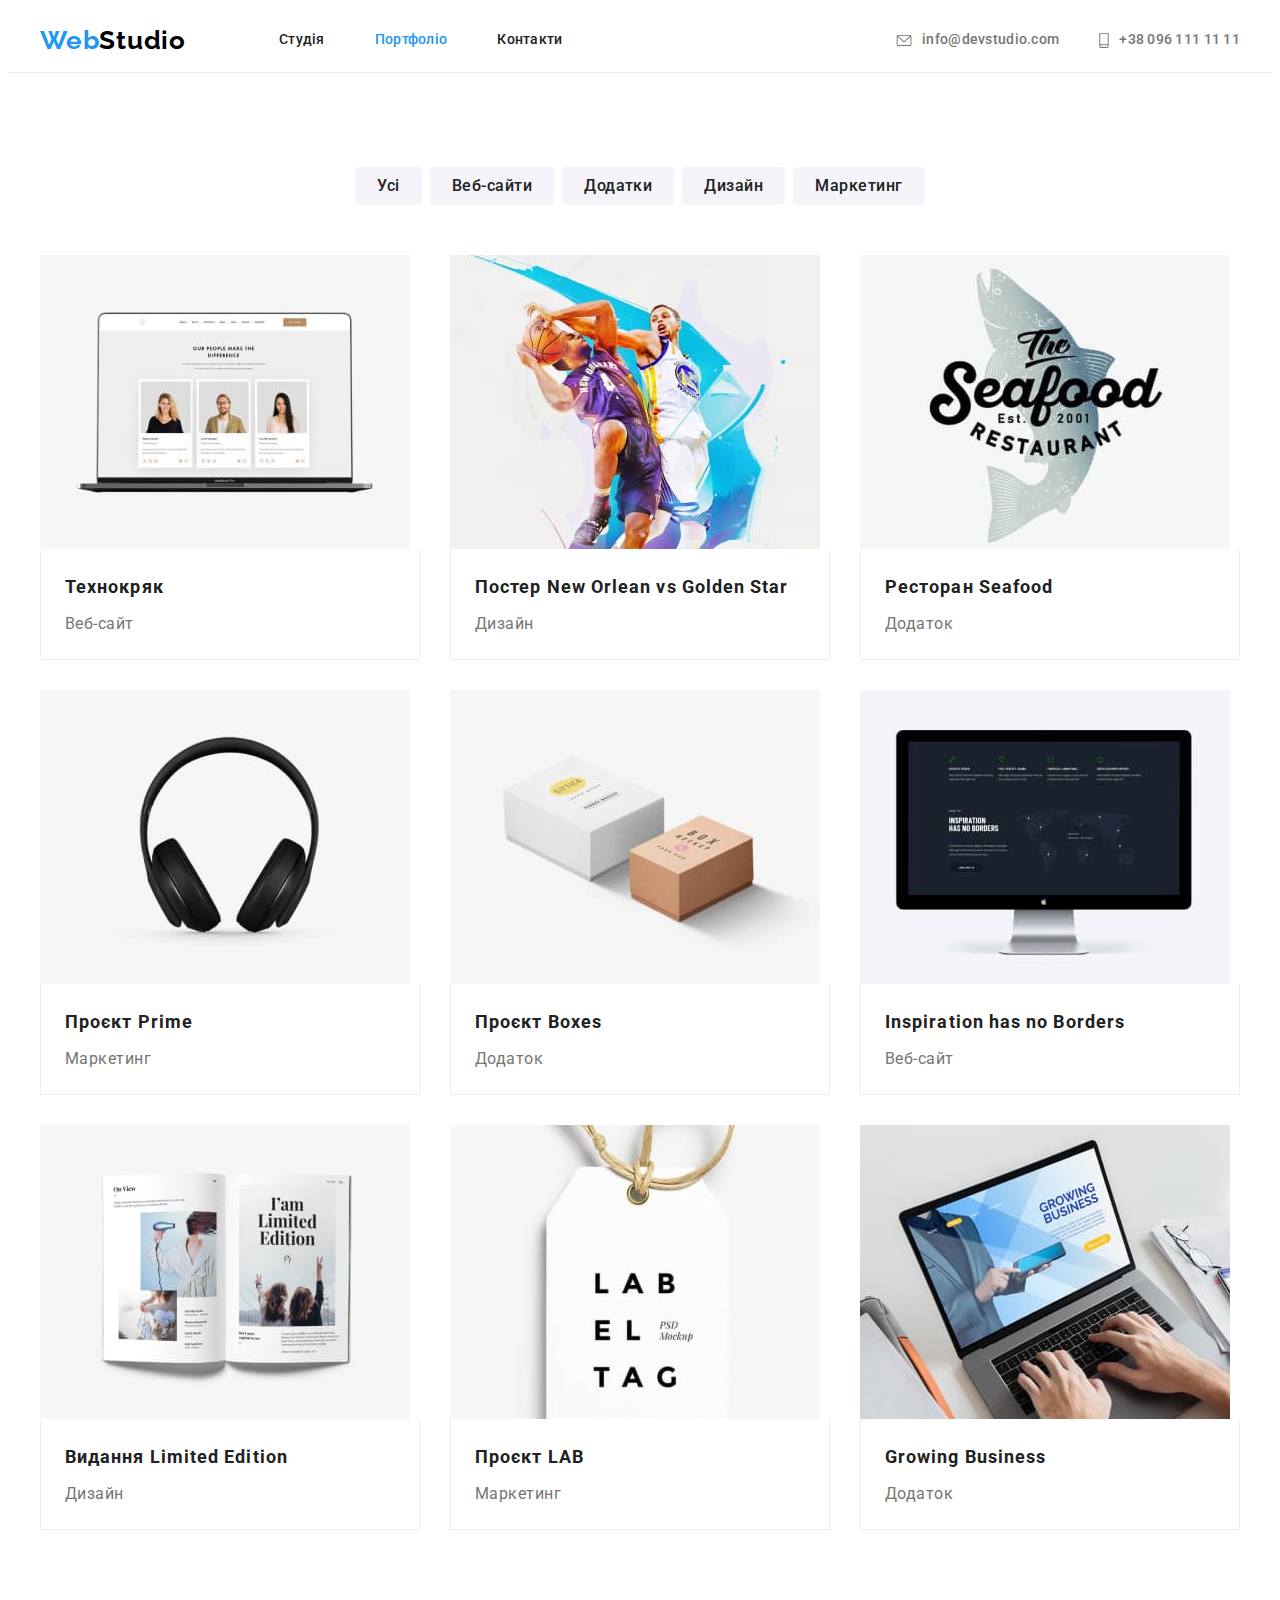
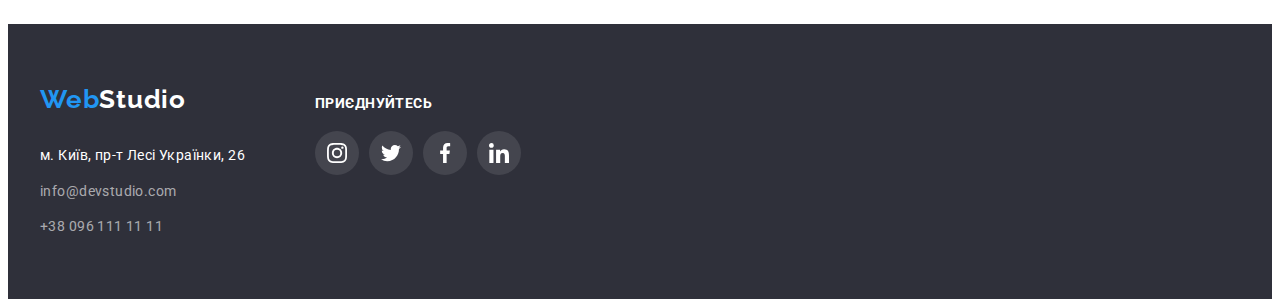
==== portfolio.html @ e6092820 "add html" ====
<!DOCTYPE html>
<html lang="uk">
<head>
    <meta charset="UTF-8">
    <meta http-equiv="X-UA-Compatible" content="IE=edge">
    <meta name="viewport" content="width=device-width, initial-scale=1.0">
    <title>portfolio</title>
    <link rel="preconnect" href="https://fonts.googleapis.com">
    <link rel="preconnect" href="https://fonts.gstatic.com" crossorigin>
    <link href="https://fonts.googleapis.com/css2?family=Raleway:wght@700&family=Roboto:wght@400;500;700;900&display=swap"
        rel="stylesheet">
    <link rel="stylesheet" href="https://cdnjs.cloudflare.com/ajax/libs/modern-normalize/1.1.0/modern-normalize.min.css"
        integrity="sha512-wpPYUAdjBVSE4KJnH1VR1HeZfpl1ub8YT/NKx4PuQ5NmX2tKuGu6U/JRp5y+Y8XG2tV+wKQpNHVUX03MfMFn9Q=="
        crossorigin="anonymous" referrerpolicy="no-referrer" />
    <link rel="stylesheet" href="./css/styles.css">
</head>
<body>
    <header class="header">
        <div class="container header-container">
            <a href="index.html" class="header-logo link"> <span class="header-logo">Web</span>Studio</a>
            <nav class="header-nav">
                <ul class="header-list list">
                    <li class="header-element"><a href="index.html" class="header-link  link">Студія</a>
                    </li>
                    <li class="header-element"><a href="portfolio.html" class="header-link header-link-active link">Портфоліо</a></li>
                    <li class="header-element"><a href="" class="header-link link">Контакти</a></li>
                </ul>
            </nav>
            <ul class="contacts-list list">
                <li class="contacts-element"><a href="mailto:info@devstudio.com" class="header-mail link">
                        <svg class="contacts-icon envelope">
                            <use href="./img/symbol-defs.svg#icon-envelope"></use>
                        </svg>info@devstudio.com</a>
                </li>
                <li class="contacts-element"><a href="tel:+380961111111" class="header-tel link">
                        <svg class="contacts-icon smartphone">
                            <use href="./img/symbol-defs.svg#icon-smartphone"></use>
                        </svg>+38 096 111 11 11</a>
                </li>
            </ul>
        </div>
    </header>
    <main>
        <section class="portfolio section">
            <div class="container">

                <h1 class="visually-hidden">портфоліо</h1>

                <ul class="button-list list">
                    <li class="button-element"><button type="button"  class="portfolio-btn">Усі</button></li>
                    <li class="button-element"><button type="button"  class="portfolio-btn">Веб-сайти</button></li>
                    <li class="button-element"><button type="button"  class="portfolio-btn">Додатки</button></li>
                    <li class="button-element"><button type="button"  class="portfolio-btn">Дизайн</button></li>
                    <li class="button-element"><button type="button"  class="portfolio-btn">Маркетинг</button></li>
                </ul>
            
        
            
                <ul class="portfolio-list list">
                    <li class="portfolio-element">
                        <a href="" class="portfolio-element-link link">
                            <img src="./img/img-p1.jpg" alt="Технокряк" width="370" class="portfolio-img">
                            <div class="portfolio-inform">
                                <h2 class="portfolio-heading">Технокряк</h2>
                                <p class="portfolio-subtitle">Веб-сайт</p>
                            </div>
                        </a>
                    </li>
                    <li class="portfolio-element"> <a href="" class="portfolio-element-link link">
                        <img src="./img/img-p2.jpg" alt="Постер N.O. vs G.S." width="370" class="portfolio-img">
                        <div class="portfolio-inform">
                            <h2 class="portfolio-heading" >Постер New Orlean vs Golden Star</h2>
                            <p class="portfolio-subtitle">Дизайн</p>
                        </div></a>
                    </li>
                    <li class="portfolio-element"> <a href="" class="portfolio-element-link link">
                        <img src="./img/img-p3.jpg" alt="Ресторан Seafood" width="370" class="portfolio-img">
                        <div class="portfolio-inform">
                            <h2 class="portfolio-heading">Ресторан Seafood</h2>
                            <p class="portfolio-subtitle">Додаток</p>
                        </div></a>
                    </li>
                    <li class="portfolio-element"> <a href="" class="portfolio-element-link link">
                        <img src="./img/img-p4.jpg" alt="Проєкт Prime" width="370" class="portfolio-img">
                        <div class="portfolio-inform">
                            <h2 class="portfolio-heading">Проєкт Prime</h2>
                            <p class="portfolio-subtitle">Маркетинг</p>
                        </div></a>
                    </li>
                    <li class="portfolio-element"> <a href="" class="portfolio-element-link link">
                        <img src="./img/img-p5.jpg" alt="Проєкт Boxes" width="370" class="portfolio-img">
                        <div class="portfolio-inform">
                            <h2 class="portfolio-heading">Проєкт Boxes</h2>
                            <p class="portfolio-subtitle">Додаток</p>
                        </div></a>
                    </li>
                    <li class="portfolio-element"> <a href="" class="portfolio-element-link link">
                        <img src="./img/img-p6.jpg" alt="Веб-сайт Inspiration" width="370" class="portfolio-img">
                        <div class="portfolio-inform">
                            <h2 class="portfolio-heading">Inspiration has no Borders</h2>
                            <p class="portfolio-subtitle">Веб-сайт</p>
                        </div></a>
                    </li>
                    <li class="portfolio-element"> <a href="" class="portfolio-element-link link">
                        <img src="./img/img-p7.jpg" alt="Видання Limited Edition" width="370" class="portfolio-img">
                        <div class="portfolio-inform">
                            <h2 class="portfolio-heading">Видання Limited Edition</h2>
                            <p class="portfolio-subtitle">Дизайн</p>
                        </div></a>
                    </li>
                    <li class="portfolio-element"> <a href="" class="portfolio-element-link link">
                        <img src="./img/img-p8.jpg" alt="Проєкт LAB" width="370" class="portfolio-img">
                        <div class="portfolio-inform">
                            <h2 class="portfolio-heading">Проєкт LAB</h2>
                            <p class="portfolio-subtitle">Маркетинг</p>
                        </div> </a>
                    </li>
                    <li class="portfolio-element"> <a href="" class="portfolio-element-link link">
                        <img src="./img/img-p9.jpg" alt="Додаток Growing Business" width="370" class="portfolio-img">
                        <div class="portfolio-inform">
                            <h2 class="portfolio-heading" >Growing Business</h2>
                            <p class="portfolio-subtitle">Додаток</p>
                        </div></a>
                    </li>
                </ul>
            </div>

    
        </section>

    </main>
    <footer>
        <div class="container footer-container">
            <div class="">
                <a href="index.html" class="footer-logo link"> <span class="footer-logo">Web</span>Studio</a>
    
                <address class="footer-address">
                    <ul class="list footer-list">
                        <li class="footer-element"><a href="https://goo.gl/maps/XC93UawWn5YDiqj28" target="_blank"
                                rel="noopeneer noreferrer nofollow" class="footer-addres link">м. Київ, пр-т Лесі Українки,
                                26</a></li>
                        <li class="footer-element"><a href="mailto:info@devstudio.com"
                                class="footer-mail-tel  link">info@devstudio.com</a></li>
                        <li class="footer-element"><a href="tel:+380961111111" class="footer-mail-tel link">+38 096 111 11
                                11</a></li>
                    </ul>
                </address>
            </div>
    
    
    
            <div class="footer-social-container">
                <h2 class="visually-hidden">coц мережі</h2>
                <h3 class="footer-social-heading">приєднуйтесь</h3>
                <ul class="footer-social-list list">
                    <li class="footer-social-element">
                        <a href="" class="footer-social-icon-svg">
                            <svg width="20" height="20">
                                <use href="./img/symbol-defs.svg#icon-instagram-1"></use>
                            </svg>
                        </a>
                    </li>
                    <li class="footer-social-element">
                        <a href="" class="footer-social-icon-svg">
                            <svg width="20" height="20">
                                <use href="./img/symbol-defs.svg#icon-twitter-1"></use>
                            </svg>
                        </a>
                    </li>
                    <li class="footer-social-element">
                        <a href="" class="footer-social-icon-svg">
                            <svg width="20" height="20">
                                <use href="./img/symbol-defs.svg#icon-facebook-1"></use>
                            </svg>
                        </a>
                    </li>
                    <li class="footer-social-element">
                        <a href="" class="footer-social-icon-svg">
                            <svg width="20" height="20">
                                <use href="./img/symbol-defs.svg#icon-linkedin-1"></use>
                            </svg>
                        </a>
                    </li>
                </ul>
            </div>
    
        </div>
    </footer>
    
</body>
</html>
---- css/styles.css ----
:root{
--primary-header-color: #FFFFFF;
--second-header-color: #212121;
--primary-subtitle-color: #757575;
--accent-color: #2196F3;
--primary-btn-color: #FFFFFF;
--primary-link-color: #FFFFFF;
--second-link-color: #757575;
--primary-background-color: #FFFFFF;
--second-background-color: #2F303A;
--header-logo-color: #000000;
--team-background-color: #F5F4FA;
--footer-mail-tel-color: rgba(255, 255, 255, 0.6);
--second-background-color-icon: #2196F3;
--primary-background-color-icon: #AFB1B8;
--footer-background-color: rgba(255, 255, 255, 0.1);
}

.link{
    text-decoration: none;
}
.list{
    list-style: none;
}
p,
h1,
h2,
h3{
    margin: 0px;
}
ul {
    margin: 0px;
    padding: 0px;
}
button {
    cursor: pointer;
}

body {
    font-family: 'Roboto', sans-serif;
    font-weight: 400;
    font-size: 14px;
    line-height: 1.7;
    letter-spacing: 0.03em;
    color: var(--primary-subtitle-color);
    background-color: var(--primary-background-color);
}
.container{
    width: 1200px;
    padding: 0px 15px;
    margin: 0 auto;
} 
.section {
    padding-top: 94px;
    padding-bottom: 94px;
}
/* ---------header--------- */
.header{
    border-bottom: 1px solid #ECECEC;
}
.header-container {
    display: flex;
    align-items: center;
}

.header-logo{
    font-family: 'Raleway', sans-serif;
    font-weight: 700;
    font-size: 26px;
    line-height: 1.2;
    letter-spacing: 0.03em;
    color: var(--header-logo-color);
}
span.header-logo{
    color: var(--accent-color);
}
.header-logo:hover,
.header-logo:focus{
    color: var(--header-logo-color);
}
span.header-logo:hover,
span.header-logo:focus{
    color: var(--accent-color);
}
.header-nav{
    margin-left: 93px;
    margin-right: auto;
}
.header-list {
    display: flex;
}
.header-element{
    margin-right: 50px;
}
.header-element:nth-last-child(-n+1) {
    margin-right: 0px;
}

.header-link{
    font-weight: 500;
    font-size: 14px;
    line-height: 1.1;
    letter-spacing: 0.02em;
    color: #212121;
    cursor: pointer;
    padding-top: 24px;
    padding-bottom: 25px;
    display: block;
}
.header-link:hover,
.header-link:focus{
    color: var(--accent-color);
}
.header-link-active{
    color: var(--accent-color);
}
.contacts-list {
    display: flex;
    align-items: center;
}

.contacts-element:nth-child(1){
    margin-right: 40px;
}

.header-mail{
    display: flex;
    align-items: center;
    font-weight: 500;
    font-size: 14px;
    line-height: 1.1;
    letter-spacing: 0.02em;
    color: var(--second-link-color);
    cursor: pointer;
}
.header-mail:hover,
.header-mail:focus{
    color: var(--accent-color);
    fill: var(--accent-color);
}
.header-tel{
    display: flex;
    align-items: center;
    font-weight: 500;
    font-size: 14px;
    line-height: 1.1;
    letter-spacing: 0.02em;
    color: var(--second-link-color);
}
.header-tel:hover,
.header-tel:focus {
    color: var(--accent-color);
    fill: var(--accent-color);
}
.contacts-icon{
    fill: currentColor;
    margin-right: 10px;
}

.envelope{
    width: 16px;
    Height: 12px;
}
.smartphone{
    width: 10px;
    Height: 16px;
}

/* ---------decision---------- */

.decision{
    background-color: var(--second-background-color);
    padding-top: 200px;
    padding-bottom: 200px;
}
.overlay {
    max-width: 1600px;
    height: 600px;
    margin-left: auto;
    margin-right: auto;
    background-image: linear-gradient( to right,
            rgba(47, 48, 58, 0.4),
            rgba(47, 48, 58, 0.4)),
            url(../img/Img-hero.jpg);
    background-position: center;
    background-repeat: no-repeat;
    background-size: cover;
    
}
.decision-heading{
    font-weight: 900;
    font-size: 44px;
    line-height: 1.4;
    text-align: center;
    letter-spacing: 0.06em;
    text-transform: uppercase;
    color: var(--primary-header-color);
    max-width: 696px;
    margin: 0 auto;
    margin-bottom: 30px;

}
.btn{
    font-family: inherit;
    font-weight: 700;
    font-size: 16px;
    line-height: 1.9;
    letter-spacing: 0.06em;
    color: var(--primary-btn-color);
    background-color: var(--accent-color);
    cursor: pointer;
    border: none;
    border-radius: 4px;
    display: block;
    padding: 10px 24px;
    margin: 0 auto;
    
}

.btn:hover,
.btn:focus{
    background-color: #188CE8;
}
/* ---------benefits---------- */
.benefits{
    margin: 0 auto;
}

.visually-hidden {
    position: absolute;
    width: 1px;
    height: 1px;
    margin: -1px;
    border: 0;
    padding: 0;
    white-space: nowrap;
    clip-path: inset(100%);
    clip: rect(0 0 0 0);
    overflow: hidden;
}
.benefits-list{
    display: flex;
}

.benefits-element:nth-child(-n+3){
    margin-right: 30px;
}
.benefits-icons{
    display: flex;
    justify-content: center;
    align-items: center;
    width: 270px;
    height: 120px;
    background-color: var(--team-background-color);
    margin-bottom: 30px;
}

.benefit-heading{
    font-weight: 700;
    font-size: 14px;
    line-height: 1.1;
    letter-spacing: 0.03em;
    color: var(--second-header-color);
    margin-bottom: 10px;
}
.subtitle{
    max-width: 270px;
}

/* ---------work---------- */
.work{
    padding-top: 0px;
    margin: 0 auto;
}

.heading{
    font-weight: 700;
    font-size: 36px;
    line-height:1.2;
    text-align: center;
    letter-spacing: 0.03em;
    color: var(--second-header-color);
    margin-bottom: 50px;
}
.work-list{
    display: flex;
}
.work-element{
    margin-right: 30px;
}
.work-element:nth-last-child(-n+1) {
    margin-right: 0px;
}

.work-img{
    display: block;
    width: 100%;
    height: auto;
}

/* ---------team---------- */
.team{
    background-color: var(--team-background-color);
}
.team-list{
    display: flex;

}
.team-element{
    margin-right: 30px;
    background-color: var(--primary-background-color);
    box-shadow: 0px 1px 3px rgba(0, 0, 0, 0.12), 0px 1px 1px rgba(0, 0, 0, 0.14), 0px 2px 1px rgba(0, 0, 0, 0.2);
    border-radius: 0px 0px 4px 4px;
}
.team-element:nth-last-child(-n+1) {
    margin-right: 0px;
}
.team-img {
    display: block;
    width: 100%;
    height: auto;
}

.team-inform{
    text-align: center;
    padding: 30px 0px;
}

.headline{
    font-weight: 500;
    font-size: 16px;
    line-height: 1.2;
    letter-spacing: 0.03em;
    color: var(--second-header-color);
    margin-bottom: 10px;
}
.team-subtitle{
    font-size: 16px;
    line-height:1.2;
    letter-spacing: 0.03em;
    color: var(--primary-subtitle-color);
}
.team-list-icon{
    display: flex;
    justify-content: center;
    margin-top: 16px;
}
.team-icon{
    margin-right: 10px;
}
.team-icon:nth-last-child(1){
    margin-right: 0px;
}
.team-icon-svg {
    display: flex;
    justify-content: center;
    align-items: center;
    padding: 0;
    border: none;
    width: 44px;
    height: 44px;
    border-radius: 50%;
    fill: var(--primary-background-color-icon);
}
.team-icon-svg:hover,
.team-icon-svg:focus{
    fill: var(--primary-link-color);
    background-color: var(--second-background-color-icon);
}
/* ---------customers---------- */

.customers-list{
    display: flex;
}
.customers-icon{
    margin-right: 30px;
}
.customers-icon:nth-last-child(1){
    margin-right: 0px;
}
.customers-icon-link{
    display: flex;
    justify-content: center;
    align-items: center;
    padding: 0;
    width: 170px;
    height: 92px;
    border: 1px solid var(--primary-background-color-icon);
    border-radius: 4px;
    fill: var(--primary-background-color-icon);
}
.customers-icon-link:hover,
.customers-icon-link:focus{
    border-color: var(--second-background-color-icon);
    fill: var(--second-background-color-icon);
}
/* ---------footer---------- */
footer{
    background-color: var(--second-background-color);
    padding-top: 60px;
    padding-bottom: 60px;
}
.footer-container{
    display: flex;
    align-items: baseline;
}
.footer-address{
    margin-top: 28px;
}
.footer-element:nth-child(n + 2){
    margin-top: 12px;
}
.footer-logo{
    font-family: 'Raleway', sans-serif;
    font-weight: 700;
    font-size: 26px;
    line-height: 31px;
    letter-spacing: 0.03em;
    color: var(--primary-link-color);
}
span.footer-logo{
    font-family: 'Raleway', sans-serif;
    color: var(--accent-color);
}
.footer-logo:hover,
.footer-logo:focus {
    color: var(--primary-background-color);
}

span.footer-logo:hover,
span.footer-logo:focus {
    color: var(--accent-color);
}

.footer-addres{
    font-size: 14px;
    line-height: 1.7;
    letter-spacing: 0.03em;
    font-style: normal;
    color: var(--primary-link-color);
}
.footer-mail-tel{
    font-style: normal;
    line-height: 1.7;
    letter-spacing: 0.03em;
    color: var(--footer-mail-tel-color);
}
.footer-mail-tel:hover,
.footer-mail-tel:focus{
    color: var(--accent-color);
}
.footer-addres:hover,
.footer-addres:focus{
    color: var(--accent-color);
}
.footer-social-container{
    display: flex;
    flex-direction: column;
    margin-left: 70px;
}
.footer-social-heading{
    font-weight: 700;
    font-size: 14px;
    line-height: 1.1;
    letter-spacing: 0.03em;
    text-transform: uppercase;
    color: var(--primary-header-color);
}
.footer-social-list{
    display: flex;
    margin-top: 20px;
}
.footer-social-element{
    margin-right: 10px;
}
.footer-social-element:nth-last-child(1) {
    margin-right: 0px;
}
.footer-social-icon-svg {
    display: flex;
    justify-content: center;
    align-items: center;
    padding: 0;
    border: none;
    width: 44px;
    height: 44px;
    border-radius: 50%;
    fill: var(--primary-link-color);
    background-color: var(--footer-background-color);
}

.footer-social-icon-svg:hover,
.footer-social-icon-svg:focus {
    background-color: var(--second-background-color-icon);
}
    

/* ---------portfolio---------- */

.button-list{
    display: flex;
    align-items: center;
    justify-content: center;
    margin-bottom: 50px;
}
.button-element{
    margin-right: 8px;
}
.button-element:nth-last-child(-n+1) {
    margin-right: 0px;
}

.portfolio-btn {
    font-family: inherit;
    font-weight: 500;
    font-size: 16px;
    line-height: 1.62;
    text-align: center;
    letter-spacing: 0.03em;
    color: var(--second-header-color);
    background-color: var(--team-background-color);
    cursor: pointer;
    border: none;
    border-radius: 4px;
    padding: 6px 22px;
}


.portfolio-btn:hover,
.portfolio-btn:focus{
    color: var(--primary-btn-color);
    background-color: var(--accent-color);
    box-shadow: 0px 3px 1px rgba(0, 0, 0, 0.1), 0px 1px 2px rgba(0, 0, 0, 0.08), 0px 2px 2px rgba(0, 0, 0, 0.12);
}

.portfolio-list{
    display: flex;
    flex-wrap: wrap;
}

.portfolio-element{
    width: calc((100% - 60px ) / 3 );
    margin-right: 30px;
    margin-bottom: 30px;
}
.portfolio-element:nth-child(3n) {
    margin-right: 0px;
}
.portfolio-element:nth-last-child(-n+3) {
    margin-bottom: 0px;
}
.portfolio-element-link{
    display: block;
}
.portfolio-element-link:hover,
.portfolio-element-link:focus{
    box-shadow: 0px 1px 1px rgba(0, 0, 0, 0.12), 0px 4px 4px rgba(0, 0, 0, 0.06), 1px 4px 6px rgba(0, 0, 0, 0.16);
}
.portfolio-img{
    display: block;
}
.portfolio-inform{
    border-right: 1px solid #EEEEEE;
    border-bottom: 1px solid #EEEEEE;
    border-left: 1px solid #EEEEEE;
    padding: 20px 24px;
}

.portfolio-heading {
    font-weight: 700;
    font-size: 18px;
    line-height: 2;
    letter-spacing: 0.06em;
    color: var(--second-header-color);
    margin-bottom: 4px;
}

.portfolio-subtitle {
    font-size: 16px;
    line-height: 1.87;
    letter-spacing: 0.03em;
    color: var(--primary-subtitle-color);
    width: 322px;
}
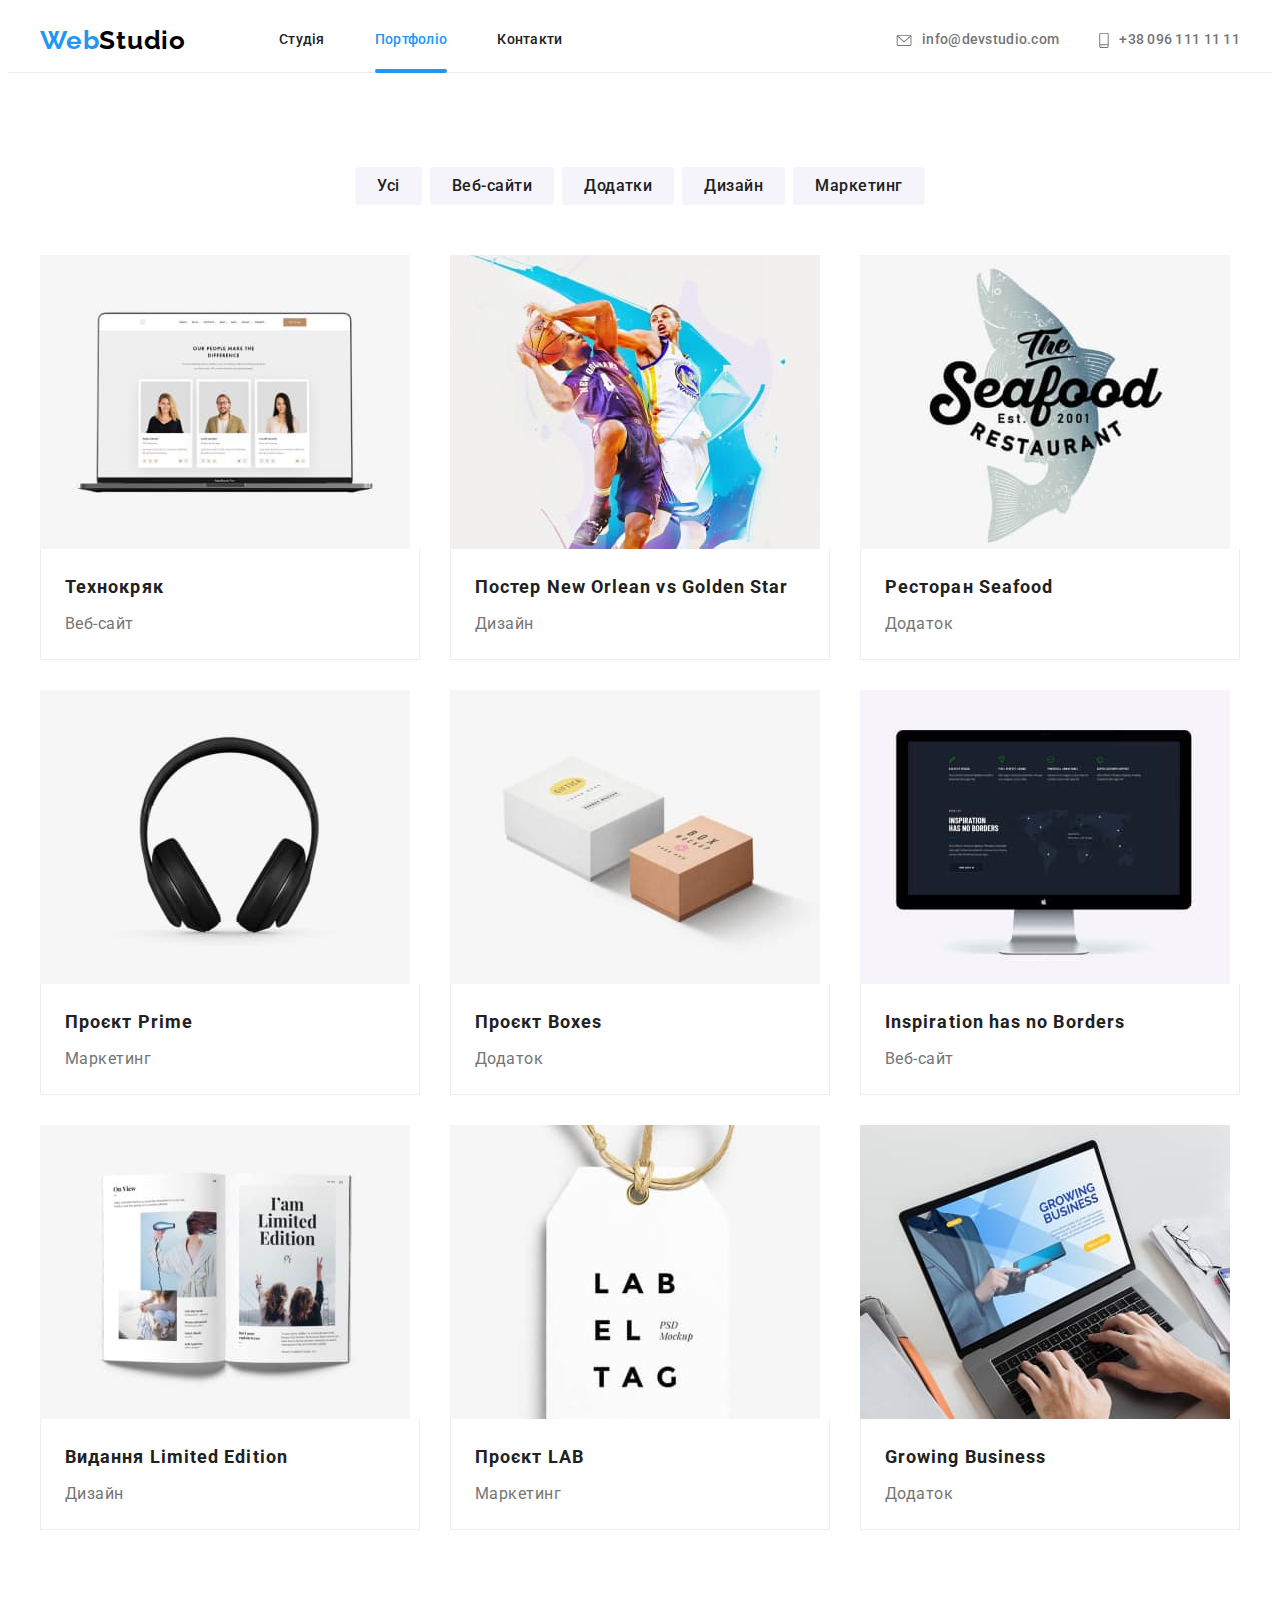
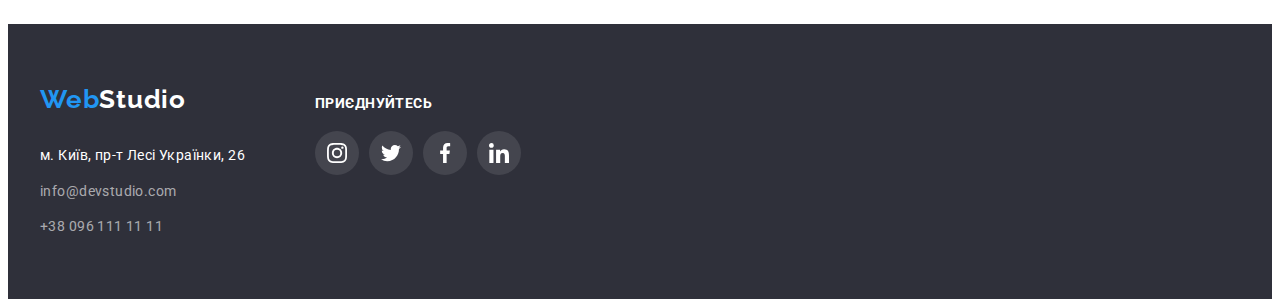
==== commit 04a37fef: "add transition" ====
--- a/portfolio.html
+++ b/portfolio.html
@@ -20,9 +20,8 @@
             <a href="index.html" class="header-logo link"> <span class="header-logo">Web</span>Studio</a>
             <nav class="header-nav">
                 <ul class="header-list list">
-                    <li class="header-element"><a href="index.html" class="header-link  link">Студія</a>
-                    </li>
-                    <li class="header-element"><a href="portfolio.html" class="header-link header-link-active link">Портфоліо</a></li>
+                    <li class="header-element"><a href="index.html" class="header-link  link">Студія</a> </li>
+                    <li class="header-element"><a href="portfolio.html" class="header-link header-link-active link"><div class="active-liner"></div>Портфоліо</a></li>
                     <li class="header-element"><a href="" class="header-link link">Контакти</a></li>
                 </ul>
             </nav>
@@ -59,7 +58,11 @@
                 <ul class="portfolio-list list">
                     <li class="portfolio-element">
                         <a href="" class="portfolio-element-link link">
-                            <img src="./img/img-p1.jpg" alt="Технокряк" width="370" class="portfolio-img">
+                            <div class="portfolio-thumb">
+                                <img src="./img/img-p1.jpg" alt="Технокряк" width="370" class="portfolio-img">
+                                <p class="portfolio-cover-text">Ресурс пропонує комплексні пропозиції з різним рівнем функціоналу та сервісів. Все це дозволить відвідувачу отримати
+                                вичерпні відомості про компанію чи приватну особу.</p>
+                            </div>
                             <div class="portfolio-inform">
                                 <h2 class="portfolio-heading">Технокряк</h2>
                                 <p class="portfolio-subtitle">Веб-сайт</p>
@@ -186,6 +189,6 @@
     
         </div>
     </footer>
-    
+
 </body>
 </html>--- a/css/styles.css
+++ b/css/styles.css
@@ -14,6 +14,8 @@
 --second-background-color-icon: #2196F3;
 --primary-background-color-icon: #AFB1B8;
 --footer-background-color: rgba(255, 255, 255, 0.1);
+--primary-cover-color: rgba(33, 150, 243, 0.9);
+--backdrop-background-color: rgba(0, 0, 0, 0.2);
 }
 
 .link{
@@ -70,6 +72,7 @@
     line-height: 1.2;
     letter-spacing: 0.03em;
     color: var(--header-logo-color);
+    transition: transform 250ms cubic-bezier(0.4, 0, 0.2, 1);
 }
 span.header-logo{
     color: var(--accent-color);
@@ -106,6 +109,7 @@
     padding-top: 24px;
     padding-bottom: 25px;
     display: block;
+    transition: transform 250ms cubic-bezier(0.4, 0, 0.2, 1), color 250ms cubic-bezier(0.4, 0, 0.2, 1);
 }
 .header-link:hover,
 .header-link:focus{
@@ -113,6 +117,16 @@
 }
 .header-link-active{
     color: var(--accent-color);
+    position: relative;
+
+}
+.active-liner{
+    position: absolute;
+    height: 4px;
+    width: 100%;
+    background: var(--accent-color);
+    border-radius: 2px;
+    bottom: -1px;
 }
 .contacts-list {
     display: flex;
@@ -132,6 +146,7 @@
     letter-spacing: 0.02em;
     color: var(--second-link-color);
     cursor: pointer;
+    transition: transform 250ms cubic-bezier(0.4, 0, 0.2, 1), color 250ms cubic-bezier(0.4, 0, 0.2, 1);
 }
 .header-mail:hover,
 .header-mail:focus{
@@ -146,6 +161,7 @@
     line-height: 1.1;
     letter-spacing: 0.02em;
     color: var(--second-link-color);
+    transition: transform 250ms cubic-bezier(0.4, 0, 0.2, 1), color 250ms cubic-bezier(0.4, 0, 0.2, 1);
 }
 .header-tel:hover,
 .header-tel:focus {
@@ -214,6 +230,7 @@
     display: block;
     padding: 10px 24px;
     margin: 0 auto;
+    transition: transform 250ms cubic-bezier(0.4, 0, 0.2, 1), background-color 250ms cubic-bezier(0.4, 0, 0.2, 1);
     
 }
 
@@ -286,7 +303,8 @@
     display: flex;
 }
 .work-element{
-    margin-right: 30px;
+    position: relative;
+    margin-right: 30px;   
 }
 .work-element:nth-last-child(-n+1) {
     margin-right: 0px;
@@ -296,6 +314,19 @@
     display: block;
     width: 100%;
     height: auto;
+}
+.work-cover-text {
+    position: absolute;
+    font-weight: 700;
+    line-height: 1.14;
+    text-align: center;
+    letter-spacing: 0.03em;
+    text-transform: uppercase;
+    color: var(--primary-link-color);
+    background: rgba(47, 48, 58, 0.8);
+    padding: 27px;
+    width: 100%;
+    bottom: 0;
 }
 
 /* ---------team---------- */
@@ -361,6 +392,8 @@
     height: 44px;
     border-radius: 50%;
     fill: var(--primary-background-color-icon);
+    transition: transform 250ms cubic-bezier(0.4, 0, 0.2, 1), fill 250ms cubic-bezier(0.4, 0, 0.2, 1), background-color 250ms cubic-bezier(0.4, 0, 0.2, 1);
+    
 }
 .team-icon-svg:hover,
 .team-icon-svg:focus{
@@ -388,6 +421,7 @@
     border: 1px solid var(--primary-background-color-icon);
     border-radius: 4px;
     fill: var(--primary-background-color-icon);
+    transition: transform 250ms cubic-bezier(0.4, 0, 0.2, 1), fill 250ms cubic-bezier(0.4, 0, 0.2, 1), border-color 250ms cubic-bezier(0.4, 0, 0.2, 1);
 }
 .customers-icon-link:hover,
 .customers-icon-link:focus{
@@ -417,6 +451,7 @@
     line-height: 31px;
     letter-spacing: 0.03em;
     color: var(--primary-link-color);
+    transition: transform 250ms cubic-bezier(0.4, 0, 0.2, 1),color 250ms cubic-bezier(0.4, 0, 0.2, 1);
 }
 span.footer-logo{
     font-family: 'Raleway', sans-serif;
@@ -438,12 +473,14 @@
     letter-spacing: 0.03em;
     font-style: normal;
     color: var(--primary-link-color);
+    transition: transform 250ms cubic-bezier(0.4, 0, 0.2, 1), color 250ms cubic-bezier(0.4, 0, 0.2, 1);
 }
 .footer-mail-tel{
     font-style: normal;
     line-height: 1.7;
     letter-spacing: 0.03em;
     color: var(--footer-mail-tel-color);
+    transition: transform 250ms cubic-bezier(0.4, 0, 0.2, 1), color 250ms cubic-bezier(0.4, 0, 0.2, 1);
 }
 .footer-mail-tel:hover,
 .footer-mail-tel:focus{
@@ -487,6 +524,7 @@
     border-radius: 50%;
     fill: var(--primary-link-color);
     background-color: var(--footer-background-color);
+    transition: transform 250ms cubic-bezier(0.4, 0, 0.2, 1), background-color 250ms cubic-bezier(0.4, 0, 0.2, 1);
 }
 
 .footer-social-icon-svg:hover,
@@ -523,6 +561,7 @@
     border: none;
     border-radius: 4px;
     padding: 6px 22px;
+    transition: transform 250ms cubic-bezier(0.4, 0, 0.2, 1), color 250ms cubic-bezier(0.4, 0, 0.2, 1), background-color 250ms cubic-bezier(0.4, 0, 0.2, 1), box-shadow 250ms cubic-bezier(0.4, 0, 0.2, 1);
 }
 
 
@@ -551,10 +590,44 @@
 }
 .portfolio-element-link{
     display: block;
+    transition: transform 250ms cubic-bezier(0.4, 0, 0.2, 1), box-shadow 250ms cubic-bezier(0.4, 0, 0.2, 1);
 }
 .portfolio-element-link:hover,
 .portfolio-element-link:focus{
     box-shadow: 0px 1px 1px rgba(0, 0, 0, 0.12), 0px 4px 4px rgba(0, 0, 0, 0.06), 1px 4px 6px rgba(0, 0, 0, 0.16);
+}
+.portfolio-element-link:hover .portfolio-cover-text,
+.portfolio-element-link:focus .portfolio-cover-text{
+    transform: translateY(0);
+}
+.portfolio-thumb{
+    position: relative;
+    overflow: hidden;
+}
+.portfolio-cover-text{
+    position: absolute;
+    top: 0;
+    font-size: 18px;
+    line-height: 1.55;
+    letter-spacing: 0.03em;
+    color: var(--primary-link-color);
+    background-color:var(--primary-cover-color);
+    padding: 63px 24px;
+    height: 100%;
+    transform: translateY(100%);
+    transition: transform 250ms cubic-bezier(0.4, 0, 0.2, 1);
+    overflow: auto;
+}
+.portfolio-cover-text::-webkit-scrollbar {
+    width: 5px;
+}
+
+.portfolio-cover-text::-webkit-scrollbar-track {
+    box-shadow: inset 0 0 6px rgba(0, 0, 0, 0);
+}
+
+.portfolio-cover-text::-webkit-scrollbar-thumb {
+    background-color: transparent;
 }
 .portfolio-img{
     display: block;
@@ -581,4 +654,51 @@
     letter-spacing: 0.03em;
     color: var(--primary-subtitle-color);
     width: 322px;
+}
+
+.backdrop{
+    position: fixed;
+    top: 0;
+    width: 100%;
+    height: 100%;
+    background-color: var(--backdrop-background-color);
+    transition: opacity 250ms cubic-bezier(0.4, 0, 0.2, 1), visibility 250ms cubic-bezier(0.4, 0, 0.2, 1);
+}
+.modal{
+    position: absolute;
+    top: 50%;
+    left: 50%;
+    transform: translate(-50%, -50%) scale(1);
+    width: 528px;
+    min-height: 581px;
+    background-color: var(--primary-background-color);
+    border-radius: 4px;
+    box-shadow: 0px 1px 3px rgba(0, 0, 0, 0.12), 0px 1px 1px rgba(0, 0, 0, 0.14), 0px 2px 1px rgba(0, 0, 0, 0.2);
+    transition: transform 250ms cubic-bezier(0.4, 0, 0.2, 1), border-radius 250ms cubic-bezier(0.4, 0, 0.2, 1);
+}
+.backdrop.is-hidden .modal{
+    transform: translate(-50%, -50%) scale(0);
+    border-radius: 40%;
+}
+.modal-button{
+    position: absolute;
+    top: 8px;
+    right: 8px;
+    display: flex;
+    justify-content: center;
+    align-items: center;
+    width: 30px;
+    height: 30px;
+    border: 1px solid rgba(0, 0, 0, 0.1);
+    border-radius: 50%; 
+    background-color: var(--primary-background-color);
+}
+.modal-button-svg{
+    padding: 0;
+    fill: currentColor;
+}
+.is-hidden{
+    opacity: 0;
+    visibility: hidden;
+    pointer-events: none;
 }